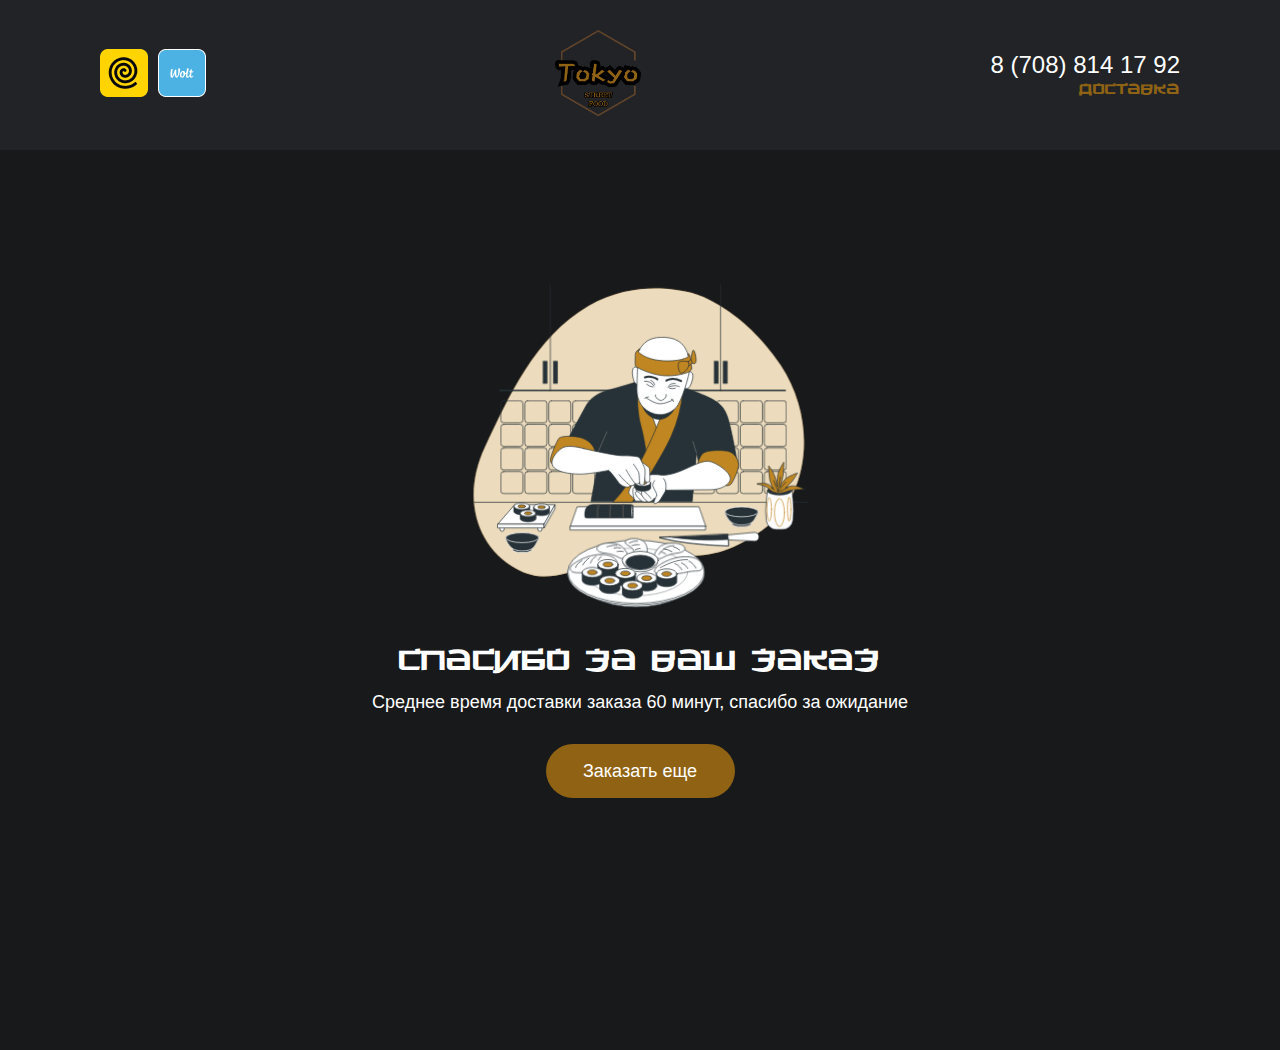
==== last.html @ 3abcd003 "first" ====
<!DOCTYPE html>
<html lang="en">
<head>
    <meta charset="UTF-8">
    <meta name="viewport" content="width=device-width, initial-scale=1.0">
    <link rel="stylesheet" href="./css/style.css">
    <title>Document</title>
</head>
<body>
    <header class="header">
        <div class="header-icons">
            <a href="https://eda.yandex.kz/"><img src="./icons/yandex.png" alt=""></a>
            <a href="https://wolt.com/ru/kaz"><img src="./icons/wolt.png" alt=""></a>
        </div>
        <a href="./index.html"><img class="logo" src="./imgs/logo.png" alt=""></a>
        <div class="header-info">
            <a href="tel:87088141792">8 (708) 814 17 92</a> 
            <p class="china-font">Доставка</p>
        </div>
    </header>
    <main class="main">
            <div class="last">
                <object type="image/svg+xml" data="./imgs/sushi-cook-animate.svg"></object>
                <p class="china-font order-title">Спасибо за ваш заказ</p>
                <p>Среднее время доставки заказа 60 минут, спасибо за ожидание</p>
            </div>
            <div class="accept accept-final">
                <div class="accept-first ">
                    <a href="./index.html" class="accept-btn" >Заказать еще</a>
                </div>
            </div>
    </main>
</body>
</html>
---- css/style.css ----
* {
  margin: 0;
  padding: 0; /* Safari/Chrome, other WebKit */ /* Firefox, other Gecko */
  box-sizing: border-box;
  font-family: "Montserrat", sans-serif;
  font-weight: 400;
  color: #FFFFFF;
}

html, body {
  height: 100%;
}

.main {
  background-color: #18191B;
  height: 100%;
}

@font-face {
  font-family: "ChinaStyle";
  src: url(../fonts/rusmadeinchina.ttf);
}
.china-font {
  font-family: "ChinaStyle", sans-serif;
}

.last p {
  text-align: center;
}
.last p:not(.china-font) {
  font-size: 18px;
  line-height: 23px;
  margin-top: 10px;
}

@media (min-width: 1024px) {
  .last {
    padding-top: 122px;
    margin: 0 auto;
    max-width: 700px;
    display: grid;
    justify-content: center;
  }
  .last object {
    margin: 0 auto;
    max-width: 345px;
    margin-bottom: 30px;
  }
}
@media (max-width: 500px) {
  .last {
    padding: 30px 15px 0;
  }
}
.test {
  position: relative;
}

.back, .back2 {
  position: absolute;
  top: 0;
  bottom: 0;
  background-color: rgba(24, 25, 27, 0.5764705882);
  z-index: 3;
}

.back {
  left: 0;
}

.back2 {
  right: 0px;
}

.header {
  display: flex;
  align-items: center;
  justify-content: space-between;
  background-color: #212326;
  padding: 30px 100px;
  box-shadow: 0px 0px 16px 0px rgba(255, 179, 46, 0.5019607843);
}
.header .logo {
  max-width: 86px;
  width: 100%;
  margin: 0;
}
.header-icons {
  display: flex;
  gap: 10px;
}
.header-info {
  display: grid;
  gap: 4px;
  font-size: 24px;
  line-height: 29.3px;
}
.header-info a {
  text-decoration: none;
}
.header-info p {
  line-height: 16.8px;
  color: #906314;
  text-align: right;
}

@media (max-width: 500px) {
  .header {
    padding: 15px;
  }
  .header .logo {
    max-width: 78px;
  }
  .header-icons {
    gap: 20px;
  }
  .header-icons img {
    max-width: 32px;
  }
  .header-info a {
    font-size: 14px;
    line-height: 17px;
  }
  .header-info p {
    font-size: 16px;
    line-height: 12px;
  }
}
.menu {
  background-color: #18191B;
  padding: 60px 0;
}
.menu-top {
  display: flex;
  justify-content: space-between;
  max-width: 1360px;
  padding: 0 30px;
  margin: 0 auto;
}
.menu-top .china-font {
  font-size: 48px;
  line-height: 33.6px;
}
.menu-top > div {
  display: none;
}
.menu-top button {
  background-color: #906314;
  border-radius: 50%;
  color: white;
  border: none;
  outline: none;
  width: 32px;
  height: 32px;
  display: flex;
  align-items: center;
  justify-content: center;
}
.menu-top button:last-child {
  rotate: 180deg;
}
.menu-card {
  min-height: 420px;
  max-width: 300px;
  width: 100%;
  padding: 15px;
  border: 1px solid #858585;
  border-radius: 24px;
  position: relative;
  background-color: #212326;
}
.menu-weight {
  font-size: 12px;
  line-height: 15px;
  font-weight: 700;
  padding: 8px 16px;
  background-color: #C08621;
  color: white;
  border-radius: 123px;
  position: absolute;
  top: 15px;
  right: 15px;
}
.menu-info {
  display: grid;
  gap: 15px;
}
.menu-info p {
  font-size: 14px;
  line-height: 17px;
  color: #858585;
  text-align: center;
}
.menu-info p.china-font {
  color: #FFFFFF;
  font-size: 32px;
  line-height: 22px;
}
.menu-info p:nth-child(2) {
  min-height: 51px;
}
.menu-info p.china-font:first-child {
  font-size: 42px;
  line-height: 29.3px;
  min-height: 58px;
  margin-top: 10px;
}
.menu-btns {
  display: flex;
  gap: 10px;
  justify-content: center;
}
.menu-btns .menu-plus:hover {
  background-color: #C08621;
  box-shadow: 0px 0px 16px 0px rgba(255, 179, 46, 0.5019607843);
}
.menu-btns .menu-minus:hover {
  box-shadow: 0px 0px 16px 0px #858585;
}
.menu-btns button {
  width: 32px;
  height: 32px;
  border-radius: 50%;
  border: none;
  outline: none;
  background-color: #906314;
  display: grid;
  place-items: center;
  cursor: pointer;
}
.menu-btns button:first-child {
  background-color: #858585;
}
.menu-btns button img {
  max-width: 12px;
}
.menu-btns input {
  max-width: 39px;
  font-size: 32px;
  line-height: 22px;
  text-align: center;
  outline: none;
  background-color: transparent;
  border: none;
}

.menu-item {
  position: relative;
}

.backdrop, .backdrop-second {
  position: absolute;
  top: 0;
  bottom: 0;
  width: 300px;
  z-index: 3;
  background-color: rgba(24, 25, 27, 0.5882352941);
}

.backdrop {
  left: 0;
}

.backdrop-second {
  right: 0;
}

.owl-carousel .owl-nav .owl-prev,
.owl-carousel .owl-nav .owl-next {
  position: absolute;
  top: -92px;
  width: 32px;
  height: 32px;
  border-radius: 50%;
  border: none;
  outline: none;
  display: grid;
  place-items: center;
  cursor: pointer;
}
.owl-carousel .owl-nav .owl-prev:hover,
.owl-carousel .owl-nav .owl-next:hover {
  background-color: #C08621;
  box-shadow: 0px 0px 16px 0px rgba(255, 179, 46, 0.5019607843);
}
.owl-carousel .owl-nav .owl-prev span,
.owl-carousel .owl-nav .owl-next span {
  display: none;
}

.owl-carousel .owl-nav .owl-prev {
  right: 40px;
  background: #906314 url("/icons/left-icon.png") center no-repeat !important;
}

.owl-carousel .owl-nav .owl-next {
  right: 0px;
  rotate: 180deg;
  background: #906314 url("/icons/left-icon.png") center no-repeat !important;
  rotate: 180deg;
}

@media (min-width: 1024px) {
  .menu-item:not(:first-child) {
    margin-top: 60px;
  }
  .info-container {
    display: grid;
    gap: 30px;
    max-width: 1360px;
    margin: 0 auto;
    grid-template-columns: 1fr 1fr;
  }
  .info-container .order, .info-container .delivery {
    background-color: #212326;
    border: 1px solid #858585;
    border-radius: 24px;
    padding: 60px;
  }
  .info-container .order-item p {
    background-color: #212326;
  }
  .info-container .order-total {
    position: static;
    margin-top: 30px;
  }
  .info-container .order-total p, .info-container .order-total input {
    text-align: end;
  }
  .menu-slider {
    margin-top: 60px;
  }
  .owl-nav {
    position: absolute;
    top: 0;
    right: 305px;
    width: 72px;
    height: 32px;
  }
}
@media (max-width: 500px) {
  .menu {
    height: 80%;
    padding: 30px 15px;
  }
  .menu-slider {
    margin-top: 10px;
  }
  .menu-item:not(:first-child) {
    margin-top: 60px;
  }
  .info-container {
    height: 100%;
  }
  .owl-stage {
    padding-left: 0px !important;
  }
}
.menu-cardholder {
  max-width: 300px;
}

.order {
  display: none;
  position: relative;
  height: 100%;
}
.order-title {
  font-size: 48px;
  line-height: 33.6px;
  color: #FFFFFF;
}
.order-info {
  margin-top: 30px;
  display: grid;
  gap: 20px;
}
.order-subtitle {
  font-size: 32px;
  line-height: 22.4px;
  color: #858585;
  margin-bottom: 10px;
}
.order-item {
  display: flex;
  background-image: linear-gradient(to right, #a3a3a3 10%, rgba(255, 255, 255, 0) 0%);
  background-position: 0 14px;
  background-size: 10px 1px;
  background-repeat: repeat-x;
  justify-content: space-between;
  font-size: 18px;
  line-height: 22px;
}
.order-item p {
  background-color: #18191B;
}
.order-item:not(:first-child) {
  margin-top: 10px;
}
.order-total {
  position: absolute;
  bottom: 53px;
  right: 0;
  margin-left: auto;
  max-width: 160px;
}
.order-total p {
  font-size: 16px;
  line-height: 20px;
  color: #858585;
}
.order-total input {
  border: none;
  background-color: transparent;
  outline: none;
  font-size: 32px;
  line-height: 39px;
  font-weight: 700;
  max-width: 100%;
}

.accept {
  display: none;
}

.accept-btn {
  text-decoration: none;
  cursor: pointer;
}
.accept-btn:hover {
  background-color: #C08621;
  box-shadow: 0px 0px 16px 0px rgba(255, 179, 46, 0.5019607843);
}

.accept-first, .accept-second, .accept-third {
  display: none;
}

.accept-first {
  justify-content: center;
  align-items: center;
}
.accept-first > div {
  display: flex;
  gap: 10px;
}
.accept-first p {
  font-size: 18px;
  line-height: 22px;
}
.accept-first input {
  font-size: 18px;
  line-height: 22px;
  font-weight: 700;
  color: #906314;
  max-width: 80px;
  background-color: transparent;
  border: none;
}

@media (min-width: 1024px) {
  .main.base > .accept {
    position: absolute;
    bottom: 111px;
    width: 100%;
    max-width: 315px;
    padding: 0;
  }
  .main.base .accept-btn {
    max-width: 315px;
    width: 100%;
  }
  .accept {
    left: 50%;
    transform: translateX(-50%);
    margin-top: 30px;
    padding: 15px 30px;
    border-top-left-radius: 32px;
    border-top-right-radius: 32px;
    position: fixed;
    background-color: #212326;
    width: 100%;
    max-width: 560px;
    bottom: 0;
    z-index: 3;
  }
  .accept-btn {
    max-width: 190px;
    width: 100%;
    border-radius: 123px;
    text-align: center;
    padding: 16px;
    font-size: 18px;
    line-height: 22px;
    border: none;
    outline: none;
    background-color: #906314;
  }
  .accept-first {
    display: inline-flex;
    width: 100%;
    justify-content: left;
  }
  .accept-first .accept-btn {
    margin-left: auto;
  }
  .accept-next {
    display: none;
  }
  .accept-deskver {
    display: flex;
    align-items: center;
    justify-content: end;
    margin: 30px auto 0;
    max-width: 1360px;
    width: 100%;
    position: static;
    transform: translateX(0);
    background-color: transparent;
  }
  .accept-deskver .accept-second {
    display: flex;
    gap: 15px;
    max-width: 265px;
    width: 100%;
  }
  .accept-deskver .accept-second .accept-back {
    border: 1px solid #906314;
    background-color: transparent;
  }
  .accept-deskver .accept-second button {
    padding: 16px 32px;
  }
  .accept-deskver .accept-second button:hover {
    background-color: #C08621;
    box-shadow: 0px 0px 16px 0px rgba(255, 179, 46, 0.5019607843);
  }
  .accept-second .accept-btn {
    max-width: 125px;
  }
  .accept-lastlink {
    width: 125px;
  }
  .accept-final {
    display: flex;
    position: static;
    transform: translateX(0);
    margin: 0 auto;
    justify-content: center;
    background-color: transparent;
    padding: 0;
    margin-top: 30px;
  }
  .accept-final .accept-first {
    max-width: 189px;
    width: 100%;
  }
}
@media (max-width: 500px) {
  .accept {
    margin-top: auto;
    padding: 15px 30px;
    border-top-left-radius: 32px;
    border-top-right-radius: 32px;
    background-color: #212326;
    position: fixed;
    width: 100%;
    left: 0;
    right: 0;
    bottom: 0;
    z-index: 3;
  }
  .accept-btn {
    max-width: 315px;
    width: 100%;
    border-radius: 123px;
    text-align: center;
    padding: 16px;
    font-size: 18px;
    line-height: 22px;
    border: none;
    outline: none;
    background-color: #906314;
  }
  .accept-first {
    justify-content: center;
    align-items: center;
  }
  .accept-first > div {
    display: flex;
    gap: 10px;
    margin-bottom: 15px;
  }
  .accept-first p {
    font-size: 18px;
    line-height: 22px;
  }
  .accept-first input {
    font-size: 18px;
    line-height: 22px;
    font-weight: 700;
    color: #906314;
    max-width: 80px;
    background-color: transparent;
    border: none;
  }
  .accept-lastlink {
    display: none;
  }
  .accept-second, .accept-third {
    gap: 20px;
  }
  .accept-back, .accept-tback {
    background-color: transparent;
    border: 1px solid #906314;
  }
  .accept-final {
    display: flex;
  }
  .accept-final .accept-first {
    display: flex;
    width: 100%;
  }
}
.delivery {
  display: none;
}
.delivery > p {
  margin-bottom: 30px;
}
.delivery-form {
  display: grid;
  gap: 15px;
}
.delivery-form div {
  display: grid;
}
.delivery-form label {
  font-size: 14px;
  line-height: 17px;
  color: #858585;
  margin-left: 15px;
  margin-bottom: 4px;
}
.delivery-form input, .delivery-form textarea {
  border: 1px solid #858585;
  padding: 13px 16px;
  color: #858585;
  border-radius: 8px;
  background-color: transparent;
  font-size: 18px;
  line-height: 22px;
}
.delivery-form textarea {
  height: 120px;
  resize: none;
}

.base {
  display: flex;
  justify-content: center;
  align-items: center;
  flex-direction: column;
  height: 100%;
}
.base .container > div:first-child {
  display: grid;
  place-items: center;
}
.base .china-font {
  text-align: center;
  font-size: 48px;
  line-height: 33.6px;
}
.base > p:not(.china-font) {
  font-size: 18px;
  line-height: 22px;
  margin-top: 10px;
}

.logo {
  max-width: 315px;
  width: 100%;
  -o-object-fit: cover;
     object-fit: cover;
  margin-bottom: 30px;
}

.tables {
  position: relative;
  max-width: 315px;
  width: 100%;
  margin-top: 20px;
}
.tables-picked {
  rotate: 0deg;
  text-align: left;
  display: flex;
  justify-content: space-between;
  align-items: center;
  transition: all ease-in-out 0.2s;
}
.tables-picked > p {
  color: #858585;
}
.tables-picked:hover {
  transition: all ease-in-out 0.2s;
  outline-width: 2px;
}
.tables-hidden {
  display: none;
  padding: 16px 24px;
  background-color: #906314;
  border-radius: 27px;
  gap: 16px;
  position: absolute;
  top: -254px;
  left: 0;
  right: 0;
  z-index: 2;
}
.tables-item {
  background-color: transparent;
  font-size: 18px;
  line-height: 22px;
  border: none;
  cursor: pointer;
}

.with-myself, .tables-picked {
  border: none;
  outline: 1px solid #906314;
  padding: 16px 23px;
  font-size: 18px;
  line-height: 22px;
  color: #858585;
  width: 100%;
  background-color: transparent;
  border-radius: 123px;
  cursor: pointer;
  text-decoration: none;
}

.with-myself {
  margin-top: 10px;
  max-width: 315px;
  width: 100%;
  text-align: center;
  color: #FFFFFF;
}
.with-myself:hover {
  outline-width: 2px;
}

.active-pick {
  outline-width: 2px;
  transition: all ease-in-out 1s;
}

.tables-picked.active-pick img {
  rotate: 180deg;
  transition: all ease-in-out 0.5s;
}

@media (min-width: 1024px) {
  .main.base .accept {
    background-color: transparent;
    border-radius: 32px;
  }
}
@media (max-width: 500px) {
  body {
    background-color: #18191B;
  }
  .base {
    display: grid;
    place-items: center;
    height: 100%;
    padding: 60px 0;
    padding-bottom: 100px;
    position: relative;
  }
  .base-info > p:not(.china-font) {
    margin-top: 10px;
  }
  .container {
    width: 100%;
  }
}/*# sourceMappingURL=style.css.map */
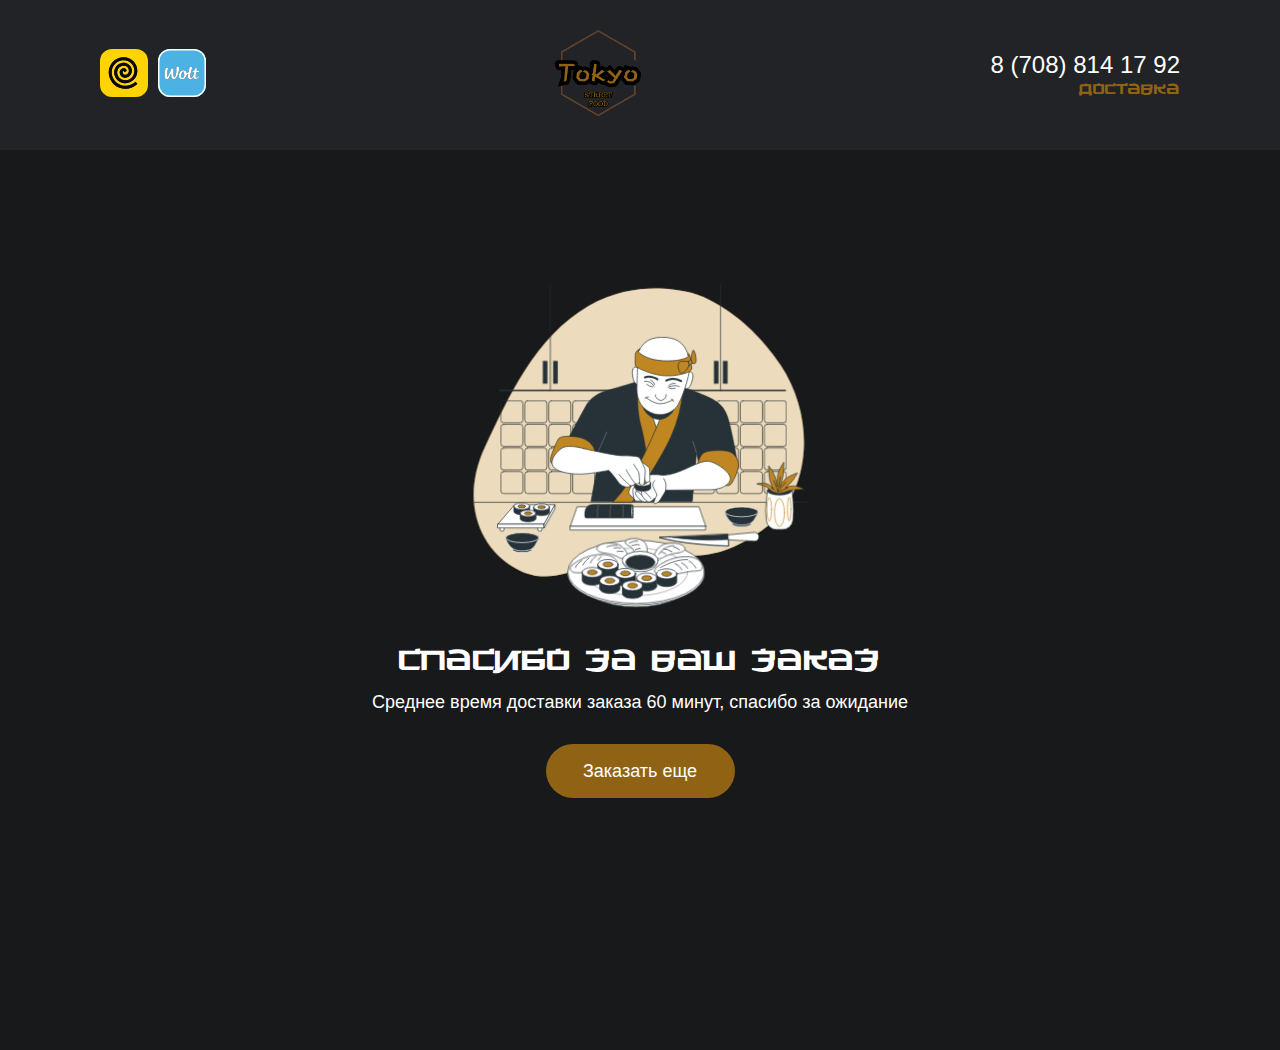
==== commit 69771e9f: "5" ====
--- a/last.html
+++ b/last.html
@@ -9,8 +9,8 @@
 <body>
     <header class="header">
         <div class="header-icons">
-            <a href="https://eda.yandex.kz/"><img src="./icons/yandex.png" alt=""></a>
-            <a href="https://wolt.com/ru/kaz"><img src="./icons/wolt.png" alt=""></a>
+            <a  class="header-link" href="https://eda.yandex.kz/"><img src="./icons/yandex.svg" alt=""></a>
+            <a class="header-link" href="https://wolt.com/ru/kaz"><img src="./icons/wolt.svg" alt=""></a>
         </div>
         <a href="./index.html"><img class="logo" src="./imgs/logo.png" alt=""></a>
         <div class="header-info">
--- a/css/style.css
+++ b/css/style.css
@@ -9,6 +9,7 @@
 
 html, body {
   height: 100%;
+  background-color: #18191B;
 }
 
 .main {
@@ -60,16 +61,25 @@
   position: absolute;
   top: 0;
   bottom: 0;
-  background-color: rgba(24, 25, 27, 0.5764705882);
   z-index: 3;
 }
 
 .back {
   left: 0;
+  background: linear-gradient(90deg, #18191B 0%, rgba(24, 25, 27, 0) 100%);
 }
 
 .back2 {
   right: 0px;
+  background: linear-gradient(270deg, #18191B 0%, rgba(24, 25, 27, 0) 100%);
+}
+
+input:hover {
+  border-color: #C08621;
+}
+input:active {
+  background-color: #212326;
+  border-color: #C08621;
 }
 
 .header {
@@ -85,6 +95,10 @@
   width: 100%;
   margin: 0;
 }
+.header-link img {
+  min-width: 32px;
+  max-width: 48px;
+}
 .header-icons {
   display: flex;
   gap: 10px;
@@ -142,7 +156,8 @@
   line-height: 33.6px;
 }
 .menu-top > div {
-  display: none;
+  display: flex;
+  gap: 8px;
 }
 .menu-top button {
   background-color: #906314;
@@ -155,6 +170,12 @@
   display: flex;
   align-items: center;
   justify-content: center;
+  cursor: pointer;
+  transition: all ease-in-out 0.5s;
+}
+.menu-top button:hover {
+  background-color: #C08621;
+  box-shadow: 0px 0px 16px 0px rgba(255, 179, 46, 0.5019607843);
 }
 .menu-top button:last-child {
   rotate: 180deg;
@@ -200,6 +221,9 @@
   min-height: 51px;
 }
 .menu-info p.china-font:first-child {
+  display: inline-flex;
+  justify-content: center;
+  align-items: center;
   font-size: 42px;
   line-height: 29.3px;
   min-height: 58px;
@@ -218,6 +242,7 @@
   box-shadow: 0px 0px 16px 0px #858585;
 }
 .menu-btns button {
+  transition: all ease-in-out 0.5s;
   width: 32px;
   height: 32px;
   border-radius: 50%;
@@ -265,29 +290,6 @@
   right: 0;
 }
 
-.owl-carousel .owl-nav .owl-prev,
-.owl-carousel .owl-nav .owl-next {
-  position: absolute;
-  top: -92px;
-  width: 32px;
-  height: 32px;
-  border-radius: 50%;
-  border: none;
-  outline: none;
-  display: grid;
-  place-items: center;
-  cursor: pointer;
-}
-.owl-carousel .owl-nav .owl-prev:hover,
-.owl-carousel .owl-nav .owl-next:hover {
-  background-color: #C08621;
-  box-shadow: 0px 0px 16px 0px rgba(255, 179, 46, 0.5019607843);
-}
-.owl-carousel .owl-nav .owl-prev span,
-.owl-carousel .owl-nav .owl-next span {
-  display: none;
-}
-
 .owl-carousel .owl-nav .owl-prev {
   right: 40px;
   background: #906314 url("/icons/left-icon.png") center no-repeat !important;
@@ -298,6 +300,35 @@
   rotate: 180deg;
   background: #906314 url("/icons/left-icon.png") center no-repeat !important;
   rotate: 180deg;
+}
+
+.owl-stage {
+  padding: 20px 0;
+}
+
+.light {
+  background-color: #FFB32E;
+  filter: blur(5px);
+  position: absolute;
+  left: -3px;
+  right: -3px;
+  top: 380px;
+  bottom: -3px;
+  border-radius: 24px;
+  transition: all ease-in-out 0.5s;
+}
+
+.menu-cardholder:hover .light {
+  top: -3px;
+  bottom: -3px;
+}
+
+.menu-cardholder:hover .menu-card {
+  border-color: #906314;
+}
+
+.menu-card {
+  transition: all ease-in-out 0.5s;
 }
 
 @media (min-width: 1024px) {
@@ -328,7 +359,7 @@
     text-align: end;
   }
   .menu-slider {
-    margin-top: 60px;
+    margin-top: 30px;
   }
   .owl-nav {
     position: absolute;
@@ -341,19 +372,29 @@
 @media (max-width: 500px) {
   .menu {
     height: 80%;
-    padding: 30px 15px;
+    padding: 30px 0px;
   }
   .menu-slider {
     margin-top: 10px;
   }
+  .menu-top {
+    padding: 0 15px;
+  }
+  .menu-top > div {
+    display: none;
+  }
   .menu-item:not(:first-child) {
     margin-top: 60px;
   }
   .info-container {
     height: 100%;
+    display: none;
+  }
+  .menu-slider {
+    max-height: 460px;
   }
   .owl-stage {
-    padding-left: 0px !important;
+    padding-left: 15px;
   }
 }
 .menu-cardholder {
@@ -393,6 +434,12 @@
 }
 .order-item p {
   background-color: #18191B;
+}
+.order-item p:first-child {
+  padding-right: 8px;
+}
+.order-item p:nth-child(2) {
+  padding-left: 8px;
 }
 .order-item:not(:first-child) {
   margin-top: 10px;
@@ -425,6 +472,7 @@
 
 .accept-btn {
   text-decoration: none;
+  transition: all 0.5s ease-in-out;
   cursor: pointer;
 }
 .accept-btn:hover {
@@ -650,6 +698,14 @@
   background-color: transparent;
   font-size: 18px;
   line-height: 22px;
+  outline: none;
+}
+.delivery-form input:hover, .delivery-form textarea:hover {
+  border-color: #C08621;
+}
+.delivery-form input:focus, .delivery-form textarea:focus {
+  background-color: #212326;
+  border-color: #C08621;
 }
 .delivery-form textarea {
   height: 120px;
@@ -780,6 +836,9 @@
     padding-bottom: 100px;
     position: relative;
   }
+  .main.base {
+    height: auto;
+  }
   .base-info > p:not(.china-font) {
     margin-top: 10px;
   }
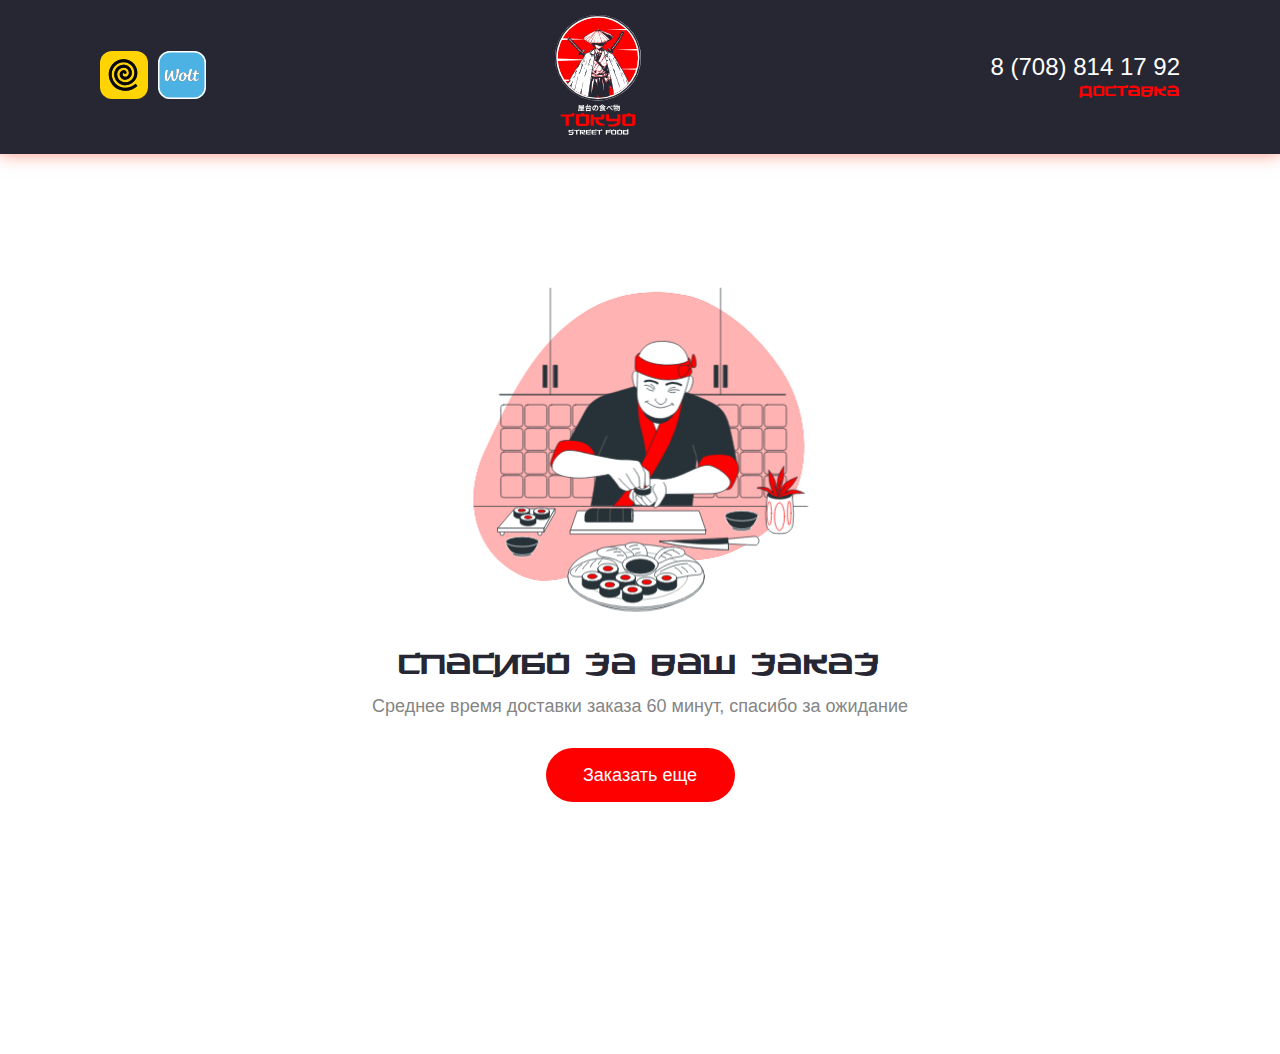
==== commit 1b6c7826: "15" ====
--- a/last.html
+++ b/last.html
@@ -12,13 +12,13 @@
             <a  class="header-link" href="https://eda.yandex.kz/"><img src="./icons/yandex.svg" alt=""></a>
             <a class="header-link" href="https://wolt.com/ru/kaz"><img src="./icons/wolt.svg" alt=""></a>
         </div>
-        <a href="./index.html"><img class="logo" src="./imgs/logo.png" alt=""></a>
+        <a href="./index.html"><img class="logo" src="./imgs/logo-header.svg" alt=""></a>
         <div class="header-info">
             <a href="tel:87088141792">8 (708) 814 17 92</a> 
             <p class="china-font">Доставка</p>
         </div>
     </header>
-    <main class="main">
+    <main class=" main-back">
             <div class="last">
                 <object type="image/svg+xml" data="./imgs/sushi-cook-animate.svg"></object>
                 <p class="china-font order-title">Спасибо за ваш заказ</p>
--- a/css/style.css
+++ b/css/style.css
@@ -9,12 +9,29 @@
 
 html, body {
   height: 100%;
-  background-color: #18191B;
 }
 
 .main {
   background-color: #18191B;
   height: 100%;
+}
+
+.main-back {
+  height: 100%;
+}
+
+@media (max-width: 500px) {
+  .main-back {
+    padding-bottom: 130px;
+    height: auto;
+  }
+}
+.main-back p:not(.china-font) {
+  color: #858585;
+}
+
+.main-back p.china-font {
+  color: #272733;
 }
 
 @font-face {
@@ -53,42 +70,21 @@
     padding: 30px 15px 0;
   }
 }
-.test {
-  position: relative;
-}
-
-.back, .back2 {
-  position: absolute;
-  top: 0;
-  bottom: 0;
-  z-index: 3;
-}
-
-.back {
-  left: 0;
-  background: linear-gradient(90deg, #18191B 0%, rgba(24, 25, 27, 0) 100%);
-}
-
-.back2 {
-  right: 0px;
-  background: linear-gradient(270deg, #18191B 0%, rgba(24, 25, 27, 0) 100%);
-}
-
 input:hover {
-  border-color: #C08621;
+  border-color: #FE2E00;
 }
 input:active {
-  background-color: #212326;
-  border-color: #C08621;
+  background-color: #272733;
+  border-color: #FE2E00;
 }
 
 .header {
   display: flex;
   align-items: center;
   justify-content: space-between;
-  background-color: #212326;
-  padding: 30px 100px;
-  box-shadow: 0px 0px 16px 0px rgba(255, 179, 46, 0.5019607843);
+  background-color: #272733;
+  padding: 15px 100px;
+  box-shadow: 0px 0px 16px 0px rgba(254, 46, 0, 0.5019607843);
 }
 .header .logo {
   max-width: 86px;
@@ -114,7 +110,7 @@
 }
 .header-info p {
   line-height: 16.8px;
-  color: #906314;
+  color: #FE0000;
   text-align: right;
 }
 
@@ -160,7 +156,7 @@
   gap: 8px;
 }
 .menu-top button {
-  background-color: #906314;
+  background-color: #FE0000;
   border-radius: 50%;
   color: white;
   border: none;
@@ -174,8 +170,8 @@
   transition: all ease-in-out 0.5s;
 }
 .menu-top button:hover {
-  background-color: #C08621;
-  box-shadow: 0px 0px 16px 0px rgba(255, 179, 46, 0.5019607843);
+  background-color: #FE2E00;
+  box-shadow: 0px 0px 16px 0px rgba(254, 46, 0, 0.5019607843);
 }
 .menu-top button:last-child {
   rotate: 180deg;
@@ -188,14 +184,14 @@
   border: 1px solid #858585;
   border-radius: 24px;
   position: relative;
-  background-color: #212326;
+  background-color: white;
 }
 .menu-weight {
   font-size: 12px;
   line-height: 15px;
   font-weight: 700;
   padding: 8px 16px;
-  background-color: #C08621;
+  background-color: #FE2E00;
   color: white;
   border-radius: 123px;
   position: absolute;
@@ -205,6 +201,9 @@
 .menu-info {
   display: grid;
   gap: 15px;
+}
+.menu-info span {
+  font-size: 15px;
 }
 .menu-info p {
   font-size: 14px;
@@ -235,8 +234,8 @@
   justify-content: center;
 }
 .menu-btns .menu-plus:hover {
-  background-color: #C08621;
-  box-shadow: 0px 0px 16px 0px rgba(255, 179, 46, 0.5019607843);
+  background-color: #FE2E00;
+  box-shadow: 0px 0px 16px 0px rgba(254, 46, 0, 0.5019607843);
 }
 .menu-btns .menu-minus:hover {
   box-shadow: 0px 0px 16px 0px #858585;
@@ -248,7 +247,7 @@
   border-radius: 50%;
   border: none;
   outline: none;
-  background-color: #906314;
+  background-color: #FE0000;
   display: grid;
   place-items: center;
   cursor: pointer;
@@ -267,6 +266,7 @@
   outline: none;
   background-color: transparent;
   border: none;
+  color: #272733;
 }
 
 .menu-item {
@@ -290,24 +290,8 @@
   right: 0;
 }
 
-.owl-carousel .owl-nav .owl-prev {
-  right: 40px;
-  background: #906314 url("/icons/left-icon.png") center no-repeat !important;
-}
-
-.owl-carousel .owl-nav .owl-next {
-  right: 0px;
-  rotate: 180deg;
-  background: #906314 url("/icons/left-icon.png") center no-repeat !important;
-  rotate: 180deg;
-}
-
-.owl-stage {
-  padding: 20px 0;
-}
-
 .light {
-  background-color: #FFB32E;
+  background-color: #FE0000;
   filter: blur(5px);
   position: absolute;
   left: -3px;
@@ -324,11 +308,23 @@
 }
 
 .menu-cardholder:hover .menu-card {
-  border-color: #906314;
+  border-color: #FE0000;
 }
 
 .menu-card {
   transition: all ease-in-out 0.5s;
+}
+
+.info-container .order-item p, .info-container .order-total input {
+  color: #272733;
+}
+
+.info-container .order-item p {
+  background-color: white;
+}
+
+.order-title.china-font {
+  color: #272733;
 }
 
 @media (min-width: 1024px) {
@@ -341,15 +337,13 @@
     max-width: 1360px;
     margin: 0 auto;
     grid-template-columns: 1fr 1fr;
+    margin-top: 60px;
   }
   .info-container .order, .info-container .delivery {
-    background-color: #212326;
+    background-color: white;
     border: 1px solid #858585;
     border-radius: 24px;
     padding: 60px;
-  }
-  .info-container .order-item p {
-    background-color: #212326;
   }
   .info-container .order-total {
     position: static;
@@ -372,10 +366,10 @@
 @media (max-width: 500px) {
   .menu {
     height: 80%;
+    padding: 0;
+  }
+  .menu-container {
     padding: 30px 0px;
-  }
-  .menu-slider {
-    margin-top: 10px;
   }
   .menu-top {
     padding: 0 15px;
@@ -384,7 +378,7 @@
     display: none;
   }
   .menu-item:not(:first-child) {
-    margin-top: 60px;
+    margin-top: 40px;
   }
   .info-container {
     height: 100%;
@@ -396,9 +390,117 @@
   .owl-stage {
     padding-left: 15px;
   }
+  .owl-stage-outer {
+    max-height: 460px;
+  }
+  .menu-container, .order, .delivery {
+    padding-bottom: 140px;
+  }
+}
+.test {
+  position: relative;
+}
+
+@media (min-width: 1024px) {
+  .test:not(:first-child) {
+    margin-top: 60px;
+  }
+  .slider-main {
+    background: url(../imgs/background.svg) center;
+    padding-top: 60px;
+  }
+}
+@media (max-width: 500px) {
+  .test:not(:first-child) {
+    margin-top: 60px;
+  }
+  .slider-container {
+    padding: 15px 0 120px;
+  }
+}
+.back, .back2 {
+  position: absolute;
+  top: 0;
+  bottom: 0;
+  z-index: 3;
+}
+
+.back {
+  left: 0;
+  background: linear-gradient(90deg, #F5F4FA 0%, rgba(245, 244, 250, 0) 100%);
+}
+
+.back2 {
+  right: 0px;
+  background: linear-gradient(270deg, #F5F4FA 0%, rgba(245, 244, 250, 0) 100%);
+}
+
+.menu-card img {
+  width: 100%;
+}
+
+@media (min-width: 1024px) {
+  .menu-cardholder {
+    padding: 15px 0;
+    max-width: 300px;
+  }
+  .light {
+    bottom: 12px;
+  }
+  .menu-cardholder:hover .light {
+    top: 12px;
+    bottom: 12px;
+  }
+}
+@media (max-width: 500px) {
+  .menu-cardholder {
+    padding: 15px 0 15px 15px;
+    max-width: 315px;
+  }
+  .light {
+    left: 12px;
+    right: -18px;
+  }
+  /* .menu-card{width: 300px;} */
+  .light {
+    margin-left: 15px;
+    background-color: #FE0000;
+    filter: blur(5px);
+    position: absolute;
+    left: -3px;
+    right: -4px;
+    top: 380px;
+    bottom: 12px;
+    border-radius: 24px;
+    transition: all ease-in-out 0.5s;
+  }
+  .menu-cardholder:hover .light {
+    top: 12px;
+    bottom: 12px;
+  }
 }
 .menu-cardholder {
-  max-width: 300px;
+  position: relative;
+}
+
+.slider-container p.china-font {
+  color: #272733;
+}
+
+.menu-top > div:has(p) {
+  display: grid;
+  gap: 10px;
+}
+.menu-top > div:has(p) > p:not(.china-font) {
+  color: #858585;
+  max-width: 645px;
+  font-size: 18px;
+  line-height: 21.6px;
+}
+@media (max-width: 500px) {
+  .menu-top > div:has(p) > p:not(.china-font) {
+    font-size: 14px;
+  }
 }
 
 .order {
@@ -445,18 +547,19 @@
   margin-top: 10px;
 }
 .order-total {
-  position: absolute;
   bottom: 53px;
   right: 0;
   margin-left: auto;
-  max-width: 160px;
+  max-width: 240px;
 }
 .order-total p {
   font-size: 16px;
   line-height: 20px;
   color: #858585;
+  text-align: right;
 }
 .order-total input {
+  text-align: right;
   border: none;
   background-color: transparent;
   outline: none;
@@ -466,6 +569,21 @@
   max-width: 100%;
 }
 
+@media (max-width: 500px) {
+  .order {
+    padding: 0 15px;
+    padding-top: 30px;
+    padding-bottom: 80px;
+    display: flex;
+    flex-direction: column;
+    justify-content: space-between;
+    gap: 20px;
+    overflow: scroll;
+  }
+  .order-total {
+    margin-bottom: 15px;
+  }
+}
 .accept {
   display: none;
 }
@@ -476,7 +594,7 @@
   cursor: pointer;
 }
 .accept-btn:hover {
-  background-color: #C08621;
+  background-color: #FE2E00;
   box-shadow: 0px 0px 16px 0px rgba(255, 179, 46, 0.5019607843);
 }
 
@@ -500,16 +618,20 @@
   font-size: 18px;
   line-height: 22px;
   font-weight: 700;
-  color: #906314;
+  color: #FE0000;
   max-width: 80px;
   background-color: transparent;
   border: none;
 }
 
 @media (min-width: 1024px) {
+  .main.base {
+    padding: 200px 0;
+    height: auto;
+  }
   .main.base > .accept {
     position: absolute;
-    bottom: 111px;
+    bottom: 64px;
     width: 100%;
     max-width: 315px;
     padding: 0;
@@ -526,7 +648,7 @@
     border-top-left-radius: 32px;
     border-top-right-radius: 32px;
     position: fixed;
-    background-color: #212326;
+    background-color: #272733;
     width: 100%;
     max-width: 560px;
     bottom: 0;
@@ -542,7 +664,7 @@
     line-height: 22px;
     border: none;
     outline: none;
-    background-color: #906314;
+    background-color: #FE0000;
   }
   .accept-first {
     display: inline-flex;
@@ -573,14 +695,15 @@
     width: 100%;
   }
   .accept-deskver .accept-second .accept-back {
-    border: 1px solid #906314;
+    border: 1px solid #FE0000;
     background-color: transparent;
+    color: #272733;
   }
   .accept-deskver .accept-second button {
     padding: 16px 32px;
   }
   .accept-deskver .accept-second button:hover {
-    background-color: #C08621;
+    background-color: #FE2E00;
     box-shadow: 0px 0px 16px 0px rgba(255, 179, 46, 0.5019607843);
   }
   .accept-second .accept-btn {
@@ -610,13 +733,14 @@
     padding: 15px 30px;
     border-top-left-radius: 32px;
     border-top-right-radius: 32px;
-    background-color: #212326;
+    background-color: #272733;
     position: fixed;
     width: 100%;
     left: 0;
     right: 0;
     bottom: 0;
     z-index: 3;
+    box-shadow: 0px 0px 16px 0px rgba(255, 179, 46, 0.5019607843);
   }
   .accept-btn {
     max-width: 315px;
@@ -628,7 +752,7 @@
     line-height: 22px;
     border: none;
     outline: none;
-    background-color: #906314;
+    background-color: #FE0000;
   }
   .accept-first {
     justify-content: center;
@@ -647,7 +771,7 @@
     font-size: 18px;
     line-height: 22px;
     font-weight: 700;
-    color: #906314;
+    color: #FE0000;
     max-width: 80px;
     background-color: transparent;
     border: none;
@@ -660,7 +784,7 @@
   }
   .accept-back, .accept-tback {
     background-color: transparent;
-    border: 1px solid #906314;
+    border: 1px solid #FE0000;
   }
   .accept-final {
     display: flex;
@@ -699,19 +823,27 @@
   font-size: 18px;
   line-height: 22px;
   outline: none;
+  background-color: #F5F4FA;
 }
 .delivery-form input:hover, .delivery-form textarea:hover {
-  border-color: #C08621;
+  border-color: #FE2E00;
 }
 .delivery-form input:focus, .delivery-form textarea:focus {
-  background-color: #212326;
-  border-color: #C08621;
+  background-color: white;
+  border-color: #FE2E00;
 }
 .delivery-form textarea {
   height: 120px;
   resize: none;
 }
 
+@media (max-width: 500px) {
+  .delivery {
+    padding: 0 15px;
+    padding-top: 30px;
+    padding-bottom: 140px;
+  }
+}
 .base {
   display: flex;
   justify-content: center;
@@ -723,10 +855,14 @@
   display: grid;
   place-items: center;
 }
+.base-info p:not(.china-font) {
+  color: #858585;
+}
 .base .china-font {
   text-align: center;
   font-size: 48px;
   line-height: 33.6px;
+  color: #272733;
 }
 .base > p:not(.china-font) {
   font-size: 18px;
@@ -757,7 +893,7 @@
   transition: all ease-in-out 0.2s;
 }
 .tables-picked > p {
-  color: #858585;
+  color: #272733;
 }
 .tables-picked:hover {
   transition: all ease-in-out 0.2s;
@@ -766,7 +902,7 @@
 .tables-hidden {
   display: none;
   padding: 16px 24px;
-  background-color: #906314;
+  background-color: #FE0000;
   border-radius: 27px;
   gap: 16px;
   position: absolute;
@@ -785,7 +921,7 @@
 
 .with-myself, .tables-picked {
   border: none;
-  outline: 1px solid #906314;
+  outline: 1px solid #FE0000;
   padding: 16px 23px;
   font-size: 18px;
   line-height: 22px;
@@ -802,7 +938,7 @@
   max-width: 315px;
   width: 100%;
   text-align: center;
-  color: #FFFFFF;
+  color: #272733;
 }
 .with-myself:hover {
   outline-width: 2px;
@@ -823,11 +959,14 @@
     background-color: transparent;
     border-radius: 32px;
   }
-}
-@media (max-width: 500px) {
-  body {
-    background-color: #18191B;
-  }
+  .main {
+    height: auto;
+  }
+  .main.base {
+    height: auto;
+  }
+}
+@media (max-width: 500px) {
   .base {
     display: grid;
     place-items: center;
@@ -838,6 +977,7 @@
   }
   .main.base {
     height: auto;
+    padding: 60px 0 116px 0;
   }
   .base-info > p:not(.china-font) {
     margin-top: 10px;
@@ -845,4 +985,7 @@
   .container {
     width: 100%;
   }
+}
+.main.base {
+  background: url("../imgs/background.svg") no-repeat center;
 }/*# sourceMappingURL=style.css.map */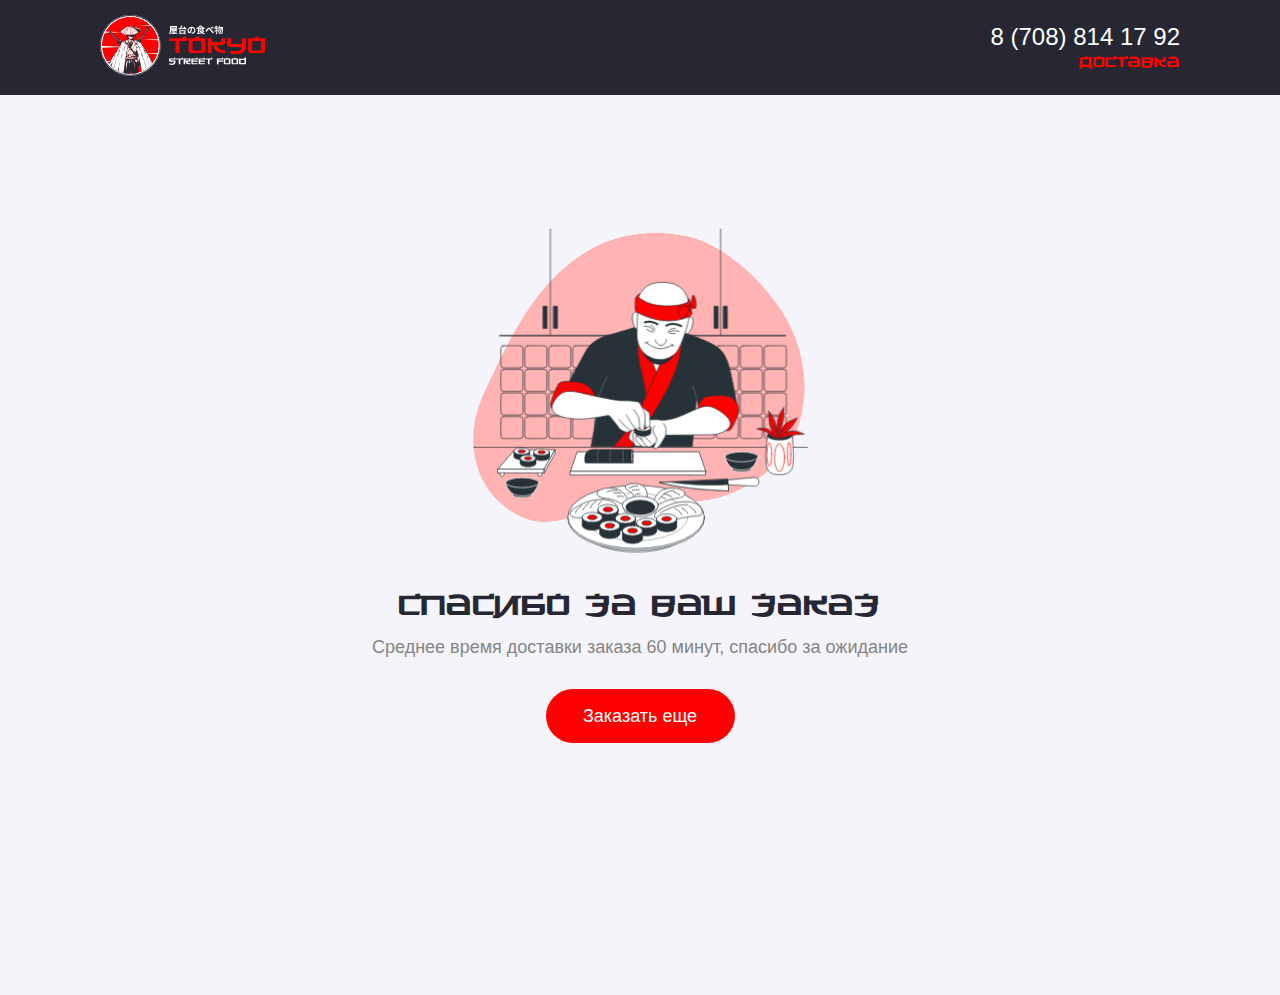
==== commit 36fd79b0: "27" ====
--- a/last.html
+++ b/last.html
@@ -8,11 +8,14 @@
 </head>
 <body>
     <header class="header">
-        <div class="header-icons">
+        <!-- <div class="header-icons">
             <a  class="header-link" href="https://eda.yandex.kz/"><img src="./icons/yandex.svg" alt=""></a>
             <a class="header-link" href="https://wolt.com/ru/kaz"><img src="./icons/wolt.svg" alt=""></a>
-        </div>
-        <a href="./index.html"><img class="logo" src="./imgs/logo-header.svg" alt=""></a>
+        </div> -->
+        <a href="./index.html">
+            <!-- <img class="logo" src="./imgs/logo-header.svg" alt=""> -->
+            <img class="logo-mob" src="./icons/logo-mob.svg" alt="">
+        </a>
         <div class="header-info">
             <a href="tel:87088141792">8 (708) 814 17 92</a> 
             <p class="china-font">Доставка</p>
--- a/css/style.css
+++ b/css/style.css
@@ -9,6 +9,7 @@
 
 html, body {
   height: 100%;
+  scroll-behavior: smooth;
 }
 
 .main {
@@ -16,14 +17,27 @@
   height: 100%;
 }
 
+@media (min-width: 1024px) {
+  .imgbackground {
+    background-image: url("../imgs/background.png");
+  }
+  .imgbackground {
+    height: 100%;
+  }
+}
 .main-back {
   height: 100%;
-}
-
-@media (max-width: 500px) {
+  background-color: #F5F4FA;
+}
+
+@media (max-width: 1023px) {
   .main-back {
     padding-bottom: 130px;
     height: auto;
+  }
+  .imgbackground {
+    background-image: url("../imgs/background-mob.png");
+    padding-bottom: 90px;
   }
 }
 .main-back p:not(.china-font) {
@@ -51,7 +65,7 @@
   margin-top: 10px;
 }
 
-@media (min-width: 1024px) {
+@media (min-width: 400px) {
   .last {
     padding-top: 122px;
     margin: 0 auto;
@@ -65,7 +79,7 @@
     margin-bottom: 30px;
   }
 }
-@media (max-width: 500px) {
+@media (max-width: 1023px) {
   .last {
     padding: 30px 15px 0;
   }
@@ -114,7 +128,7 @@
   text-align: right;
 }
 
-@media (max-width: 500px) {
+@media (max-width: 1023px) {
   .header {
     padding: 15px;
   }
@@ -204,6 +218,7 @@
 }
 .menu-info span {
   font-size: 15px;
+  color: #272733;
 }
 .menu-info p {
   font-size: 14px;
@@ -266,7 +281,8 @@
   outline: none;
   background-color: transparent;
   border: none;
-  color: #272733;
+  -webkit-text-fill-color: #272733;
+  opacity: 1;
 }
 
 .menu-item {
@@ -315,7 +331,7 @@
   transition: all ease-in-out 0.5s;
 }
 
-.info-container .order-item p, .info-container .order-total input {
+.info-container .order-total input {
   color: #272733;
 }
 
@@ -339,12 +355,6 @@
     grid-template-columns: 1fr 1fr;
     margin-top: 60px;
   }
-  .info-container .order, .info-container .delivery {
-    background-color: white;
-    border: 1px solid #858585;
-    border-radius: 24px;
-    padding: 60px;
-  }
   .info-container .order-total {
     position: static;
     margin-top: 30px;
@@ -363,7 +373,7 @@
     height: 32px;
   }
 }
-@media (max-width: 500px) {
+@media (max-width: 1023px) {
   .menu {
     height: 80%;
     padding: 0;
@@ -387,11 +397,8 @@
   .menu-slider {
     max-height: 460px;
   }
-  .owl-stage {
-    padding-left: 15px;
-  }
-  .owl-stage-outer {
-    max-height: 460px;
+  .info-container .order-total input {
+    -webkit-text-fill-color: #272733;
   }
   .menu-container, .order, .delivery {
     padding-bottom: 140px;
@@ -399,6 +406,10 @@
 }
 .test {
   position: relative;
+}
+
+.slider-main {
+  background: url(../imgs/background.png) center;
 }
 
 @media (min-width: 1024px) {
@@ -406,11 +417,10 @@
     margin-top: 60px;
   }
   .slider-main {
-    background: url(../imgs/background.svg) center;
     padding-top: 60px;
   }
 }
-@media (max-width: 500px) {
+@media (max-width: 1023px) {
   .test:not(:first-child) {
     margin-top: 60px;
   }
@@ -420,7 +430,7 @@
 }
 .back, .back2 {
   position: absolute;
-  top: 0;
+  top: 87px;
   bottom: 0;
   z-index: 3;
 }
@@ -451,8 +461,11 @@
     top: 12px;
     bottom: 12px;
   }
-}
-@media (max-width: 500px) {
+  .slider-main {
+    padding-bottom: 60px;
+  }
+}
+@media (max-width: 1023px) {
   .menu-cardholder {
     padding: 15px 0 15px 15px;
     max-width: 315px;
@@ -497,93 +510,49 @@
   font-size: 18px;
   line-height: 21.6px;
 }
-@media (max-width: 500px) {
+@media (max-width: 1023px) {
   .menu-top > div:has(p) > p:not(.china-font) {
     font-size: 14px;
   }
 }
 
-.order {
-  display: none;
-  position: relative;
-  height: 100%;
-}
-.order-title {
-  font-size: 48px;
-  line-height: 33.6px;
-  color: #FFFFFF;
-}
-.order-info {
-  margin-top: 30px;
-  display: grid;
-  gap: 20px;
-}
-.order-subtitle {
-  font-size: 32px;
-  line-height: 22.4px;
-  color: #858585;
-  margin-bottom: 10px;
-}
-.order-item {
-  display: flex;
-  background-image: linear-gradient(to right, #a3a3a3 10%, rgba(255, 255, 255, 0) 0%);
-  background-position: 0 14px;
-  background-size: 10px 1px;
-  background-repeat: repeat-x;
-  justify-content: space-between;
+.accept-firstprice, .accept-firstprice > span {
+  font-weight: 700;
+  color: #FE2E00;
   font-size: 18px;
   line-height: 22px;
 }
+
+.order-total-subtitle {
+  color: #858585;
+}
+
+.order-item span {
+  color: #272733;
+}
+
 .order-item p {
-  background-color: #18191B;
-}
-.order-item p:first-child {
-  padding-right: 8px;
-}
-.order-item p:nth-child(2) {
-  padding-left: 8px;
-}
-.order-item:not(:first-child) {
-  margin-top: 10px;
-}
-.order-total {
-  bottom: 53px;
-  right: 0;
-  margin-left: auto;
-  max-width: 240px;
-}
-.order-total p {
-  font-size: 16px;
-  line-height: 20px;
-  color: #858585;
-  text-align: right;
-}
-.order-total input {
-  text-align: right;
-  border: none;
-  background-color: transparent;
-  outline: none;
+  color: #272733;
+  font-weight: 500;
+}
+
+.order-total .order-totalprice {
+  display: flex;
+  align-items: center;
+  justify-content: end;
+  gap: 10px;
+}
+.order-total .order-totalprice span {
+  color: #272733;
+  font-size: 20px;
+}
+.order-total .order-totalprice p, .order-total .order-totalprice span {
   font-size: 32px;
   line-height: 39px;
+  color: #272733;
   font-weight: 700;
-  max-width: 100%;
-}
-
-@media (max-width: 500px) {
-  .order {
-    padding: 0 15px;
-    padding-top: 30px;
-    padding-bottom: 80px;
-    display: flex;
-    flex-direction: column;
-    justify-content: space-between;
-    gap: 20px;
-    overflow: scroll;
-  }
-  .order-total {
-    margin-bottom: 15px;
-  }
-}
+}
+
 .accept {
   display: none;
 }
@@ -618,7 +587,7 @@
   font-size: 18px;
   line-height: 22px;
   font-weight: 700;
-  color: #FE0000;
+  color: white;
   max-width: 80px;
   background-color: transparent;
   border: none;
@@ -727,7 +696,7 @@
     width: 100%;
   }
 }
-@media (max-width: 500px) {
+@media (max-width: 1023px) {
   .accept {
     margin-top: auto;
     padding: 15px 30px;
@@ -740,7 +709,7 @@
     right: 0;
     bottom: 0;
     z-index: 3;
-    box-shadow: 0px 0px 16px 0px rgba(255, 179, 46, 0.5019607843);
+    box-shadow: 0px 0px 16px 0px rgba(254, 46, 0, 0.5019607843);
   }
   .accept-btn {
     max-width: 315px;
@@ -771,7 +740,7 @@
     font-size: 18px;
     line-height: 22px;
     font-weight: 700;
-    color: #FE0000;
+    color: white;
     max-width: 80px;
     background-color: transparent;
     border: none;
@@ -837,13 +806,315 @@
   resize: none;
 }
 
-@media (max-width: 500px) {
+@media (max-width: 1023px) {
   .delivery {
     padding: 0 15px;
     padding-top: 30px;
     padding-bottom: 140px;
   }
 }
+.order {
+  position: relative;
+}
+.order-title {
+  font-size: 48px;
+  line-height: 33.6px;
+  color: #FFFFFF;
+}
+.order-info {
+  margin-top: 30px;
+  display: grid;
+  gap: 20px;
+}
+.order-subtitle {
+  font-size: 32px;
+  line-height: 22.4px;
+  color: #858585;
+  margin-bottom: 10px;
+}
+.order-item {
+  display: flex;
+  background-image: linear-gradient(to right, #a3a3a3 10%, rgba(255, 255, 255, 0) 0%);
+  background-position: 0 14px;
+  background-size: 10px 1px;
+  background-repeat: repeat-x;
+  justify-content: space-between;
+  font-size: 18px;
+  line-height: 22px;
+}
+.order-item p:first-child {
+  padding-right: 8px;
+}
+.order-item p:nth-child(2) {
+  padding-left: 8px;
+}
+.order-item:not(:first-child) {
+  margin-top: 10px;
+}
+.order-total {
+  bottom: 53px;
+  right: 0;
+  margin-left: auto;
+  max-width: 240px;
+}
+.order-total p {
+  font-size: 16px;
+  line-height: 20px;
+  color: #858585;
+  text-align: right;
+}
+.order-total input {
+  text-align: right;
+  border: none;
+  background-color: transparent;
+  outline: none;
+  font-size: 32px;
+  line-height: 39px;
+  font-weight: 700;
+  max-width: 100%;
+}
+
+@media (max-width: 1023px) {
+  .order {
+    padding: 0 15px;
+    padding-top: 30px;
+    padding-bottom: 80px;
+    display: flex;
+    flex-direction: column;
+    justify-content: space-between;
+    gap: 20px;
+    overflow: scroll;
+  }
+  .order-total {
+    margin-bottom: 15px;
+  }
+}
+.orderpage {
+  max-width: 645px;
+  grid-template-columns: 1fr;
+}
+
+.orderpage .order-total {
+  max-width: none;
+}
+
+.orderpage .order-total > div {
+  display: flex;
+  justify-content: end;
+  gap: 20px;
+}
+.orderpage .order-total > div > p {
+  text-align: center;
+  display: inline-flex;
+  align-items: center;
+}
+
+.order-item p:nth-child(2), .order-item span {
+  font-weight: 700;
+}
+
+.orderpage-btns {
+  margin-top: 30px;
+  display: flex;
+  gap: 15px;
+}
+.orderpage-btns button, .orderpage-btns a {
+  width: 100%;
+  max-width: none;
+}
+
+.orderpage-prevbtn {
+  border: 1px solid #FE0000;
+  background-color: white;
+  color: #272733;
+  padding: 16px 32px;
+}
+.orderpage-prevbtn:hover {
+  background-color: #FE0000;
+  color: white;
+}
+
+.orderpage-nextbtn {
+  background-color: #FE0000;
+  color: white;
+}
+
+.orderpage .order-total span {
+  line-height: normal;
+}
+
+.progressbar {
+  display: flex;
+  width: 100%;
+  gap: 8px;
+  margin-top: 8px;
+}
+.progressbar > div {
+  width: 100%;
+}
+.progressbar-line {
+  border-radius: 123px;
+  height: 4px;
+  width: 100%;
+  background-color: #DEDEDE;
+}
+.progressbar-line-red {
+  background-color: #FE0000;
+}
+.progressbar-text {
+  font-size: 12px;
+  line-height: 15px;
+  font-weight: 500;
+  color: #858585;
+  text-align: center;
+}
+.progressbar-text-active {
+  color: #272733;
+}
+
+.order, .delivery, .payment {
+  display: none;
+}
+
+.orderpage .delivery-form {
+  margin-top: 30px;
+}
+
+@media (min-width: 1024px) {
+  .orderpage.info-container {
+    padding-top: 60px;
+    margin-top: 0;
+  }
+  .orderpage-window {
+    background-color: white;
+    border: 1px solid #858585;
+    border-radius: 24px;
+    padding: 60px;
+  }
+  .orderpage-accept {
+    display: none;
+  }
+}
+@media (max-width: 1023px) {
+  .orderpage.info-container {
+    display: block;
+  }
+  .order .order-total {
+    margin-top: 30px;
+  }
+  .orderpage .order-total > div {
+    display: block;
+    text-align: end;
+  }
+  .orderpage-window .orderpage-btns {
+    display: none;
+  }
+  .orderpage-accept {
+    position: fixed;
+    bottom: 0;
+    background-color: #272733;
+    padding: 15px;
+    border-top-right-radius: 32px;
+    border-top-left-radius: 32px;
+    width: 100%;
+    left: 0;
+    right: 0;
+  }
+  .orderpage-accept .orderpage-btns {
+    margin-top: 0;
+  }
+  .payment {
+    padding: 30px 15px 90px;
+  }
+}
+.payment-info, .payment-btns {
+  display: flex;
+  flex-direction: column;
+}
+
+.payment-info {
+  margin-top: 30px;
+  gap: 30px;
+}
+
+.payment-btns {
+  gap: 20px;
+}
+
+.payment-card {
+  background-color: #272733;
+  border-radius: 123px;
+  padding: 16px;
+  font-size: 18px;
+  line-height: 22px;
+  display: flex;
+  align-items: center;
+  justify-content: center;
+  text-decoration: none;
+}
+.payment-card img {
+  margin-left: 10px;
+}
+
+.payment-kaspi {
+  background-color: #F14635;
+}
+
+.whatsapp {
+  padding: 12px;
+  background: #2DCB6C;
+  display: inline-flex;
+  justify-content: center;
+  align-items: center;
+  border-radius: 123px;
+  position: fixed;
+  z-index: 5;
+}
+.whatsapp img {
+  max-width: 32px;
+  -o-object-fit: cover;
+     object-fit: cover;
+}
+
+.pulse {
+  animation: pulse-animation 2s infinite;
+}
+
+@keyframes pulse-animation {
+  0% {
+    box-shadow: 0 0 0 0px rgba(0, 0, 0, 0.2);
+  }
+  100% {
+    box-shadow: 0 0 0 20px rgba(0, 0, 0, 0);
+  }
+}
+@media (min-width: 1024px) {
+  .whatsapp {
+    bottom: 60px;
+    right: 60px;
+  }
+}
+@media (max-width: 1023px) {
+  .whatsapp {
+    bottom: 140px;
+    right: 15px;
+  }
+  .orderpage + .whatsapp {
+    bottom: 100px;
+  }
+}
+.order-back {
+  display: none;
+}
+
+.isActive {
+  display: block;
+}
+
+.isDeactive {
+  display: none;
+}
+
 .base {
   display: flex;
   justify-content: center;
@@ -966,7 +1237,7 @@
     height: auto;
   }
 }
-@media (max-width: 500px) {
+@media (max-width: 1023px) {
   .base {
     display: grid;
     place-items: center;
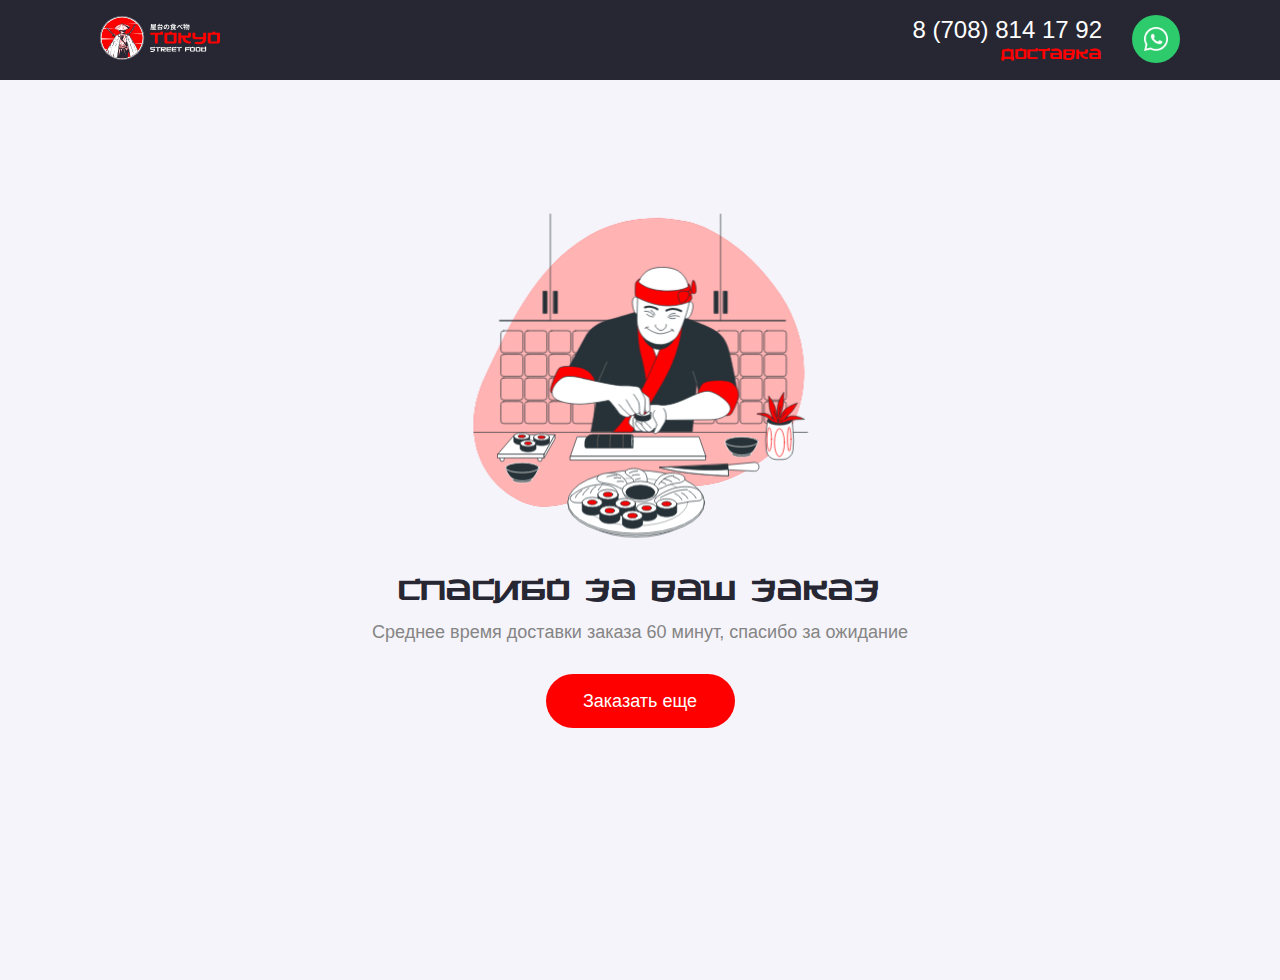
==== commit 14cbd87a: "30" ====
--- a/last.html
+++ b/last.html
@@ -16,10 +16,14 @@
             <!-- <img class="logo" src="./imgs/logo-header.svg" alt=""> -->
             <img class="logo-mob" src="./icons/logo-mob.svg" alt="">
         </a>
-        <div class="header-info">
-            <a href="tel:87088141792">8 (708) 814 17 92</a> 
-            <p class="china-font">Доставка</p>
+        <div class="header-container">
+            <div class="header-info">
+                <a href="tel:87088141792">8 (708) 814 17 92</a> 
+                <p class="china-font">Доставка</p>
+            </div>
+            <a href="#" class="whatsapp pulse"><img src="./icons/whatsapp.png" alt=""></a>
         </div>
+     
     </header>
     <main class=" main-back">
             <div class="last">
--- a/css/style.css
+++ b/css/style.css
@@ -105,6 +105,10 @@
   width: 100%;
   margin: 0;
 }
+.header-container {
+  display: flex;
+  gap: 30px;
+}
 .header-link img {
   min-width: 32px;
   max-width: 48px;
@@ -128,6 +132,29 @@
   text-align: right;
 }
 
+.whatsapp {
+  padding: 12px;
+  background: #2DCB6C;
+  display: inline-flex;
+  justify-content: center;
+  align-items: center;
+  border-radius: 123px;
+}
+.whatsapp img {
+  width: 100%;
+  -o-object-fit: cover;
+     object-fit: cover;
+}
+
+@media (min-width: 1024px) {
+  .logo-mob {
+    max-width: 120px;
+  }
+  .whatsapp {
+    max-width: 48px;
+    max-height: 48px;
+  }
+}
 @media (max-width: 1023px) {
   .header {
     padding: 15px;
@@ -141,6 +168,9 @@
   .header-icons img {
     max-width: 32px;
   }
+  .header-container {
+    gap: 20px;
+  }
   .header-info a {
     font-size: 14px;
     line-height: 17px;
@@ -148,6 +178,11 @@
   .header-info p {
     font-size: 16px;
     line-height: 12px;
+  }
+  .whatsapp {
+    padding: 6.8px;
+    max-width: 32px;
+    max-height: 32px;
   }
 }
 .menu {
@@ -766,9 +801,6 @@
 .delivery {
   display: none;
 }
-.delivery > p {
-  margin-bottom: 30px;
-}
 .delivery-form {
   display: grid;
   gap: 15px;
@@ -1027,6 +1059,10 @@
     padding: 30px 15px 90px;
   }
 }
+.orderpage.info-container .order-item p {
+  color: #272733 !important;
+}
+
 .payment-info, .payment-btns {
   display: flex;
   flex-direction: column;
@@ -1060,22 +1096,6 @@
   background-color: #F14635;
 }
 
-.whatsapp {
-  padding: 12px;
-  background: #2DCB6C;
-  display: inline-flex;
-  justify-content: center;
-  align-items: center;
-  border-radius: 123px;
-  position: fixed;
-  z-index: 5;
-}
-.whatsapp img {
-  max-width: 32px;
-  -o-object-fit: cover;
-     object-fit: cover;
-}
-
 .pulse {
   animation: pulse-animation 2s infinite;
 }
@@ -1086,21 +1106,6 @@
   }
   100% {
     box-shadow: 0 0 0 20px rgba(0, 0, 0, 0);
-  }
-}
-@media (min-width: 1024px) {
-  .whatsapp {
-    bottom: 60px;
-    right: 60px;
-  }
-}
-@media (max-width: 1023px) {
-  .whatsapp {
-    bottom: 140px;
-    right: 15px;
-  }
-  .orderpage + .whatsapp {
-    bottom: 100px;
   }
 }
 .order-back {
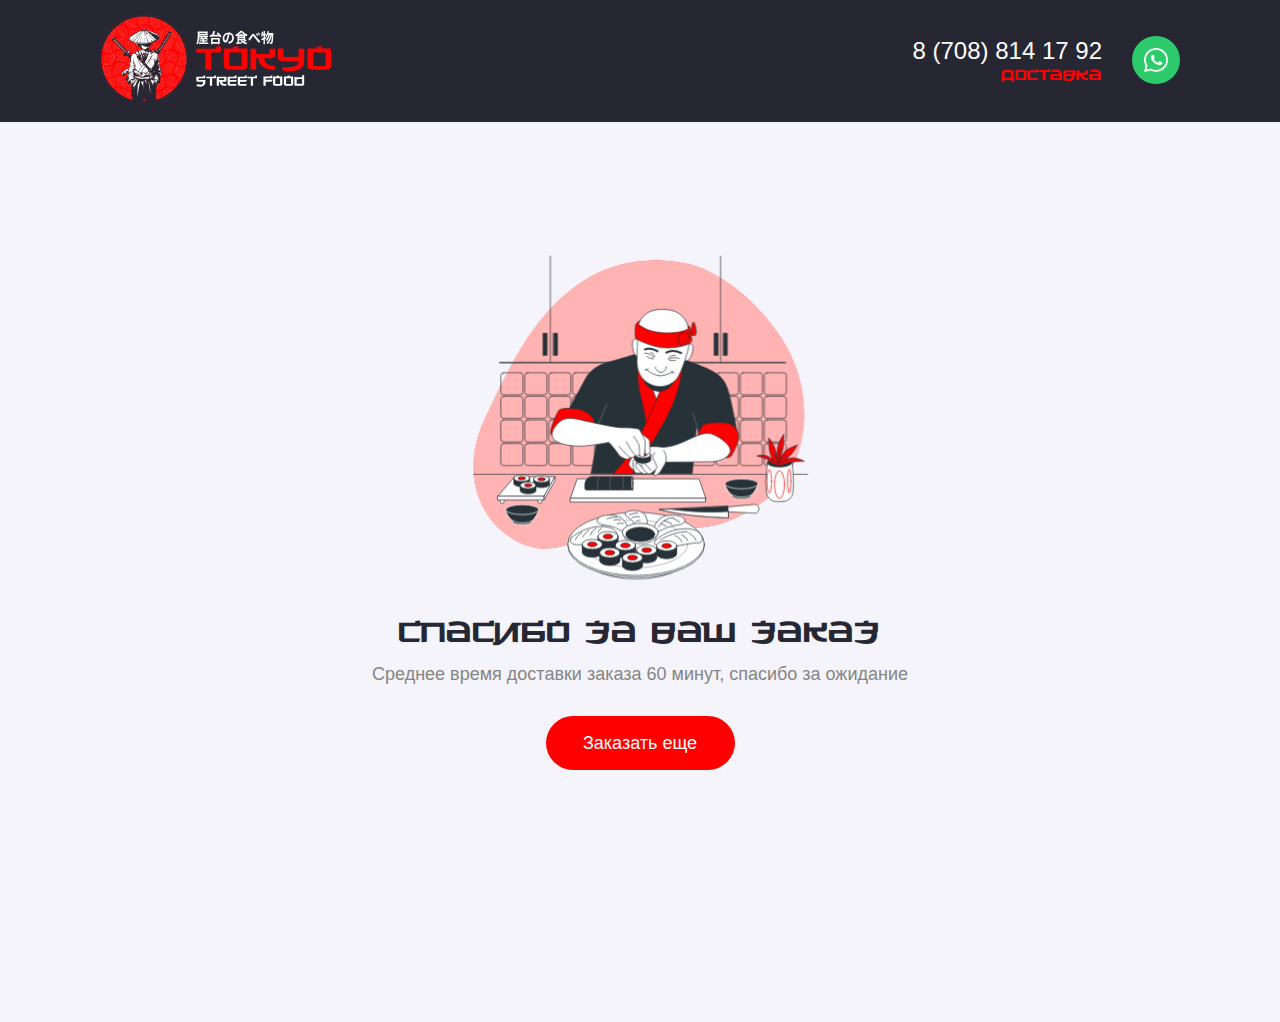
==== commit 92066b67: "31" ====
--- a/last.html
+++ b/last.html
@@ -15,6 +15,7 @@
         <a href="./index.html">
             <!-- <img class="logo" src="./imgs/logo-header.svg" alt=""> -->
             <img class="logo-mob" src="./icons/logo-mob.svg" alt="">
+            <img src="./icons/logo-desc.svg" alt="" class="logo-desc">
         </a>
         <div class="header-container">
             <div class="header-info">
--- a/css/style.css
+++ b/css/style.css
@@ -21,9 +21,6 @@
   .imgbackground {
     background-image: url("../imgs/background.png");
   }
-  .imgbackground {
-    height: 100%;
-  }
 }
 .main-back {
   height: 100%;
@@ -38,6 +35,7 @@
   .imgbackground {
     background-image: url("../imgs/background-mob.png");
     padding-bottom: 90px;
+    min-height: calc(100% - 95px);
   }
 }
 .main-back p:not(.china-font) {
@@ -148,7 +146,7 @@
 
 @media (min-width: 1024px) {
   .logo-mob {
-    max-width: 120px;
+    max-width: 240px;
   }
   .whatsapp {
     max-width: 48px;
@@ -183,6 +181,19 @@
     padding: 6.8px;
     max-width: 32px;
     max-height: 32px;
+  }
+}
+@media (min-width: 1024px) {
+  .logo-mob {
+    display: none;
+  }
+}
+@media (max-width: 1023px) {
+  .logo-desc {
+    display: none;
+  }
+  .logo-mob {
+    max-width: 120px;
   }
 }
 .menu {
@@ -460,7 +471,7 @@
     margin-top: 60px;
   }
   .slider-container {
-    padding: 15px 0 120px;
+    padding: 30px 0 120px;
   }
 }
 .back, .back2 {
@@ -842,7 +853,6 @@
   .delivery {
     padding: 0 15px;
     padding-top: 30px;
-    padding-bottom: 140px;
   }
 }
 .order {
@@ -910,15 +920,11 @@
   .order {
     padding: 0 15px;
     padding-top: 30px;
-    padding-bottom: 80px;
     display: flex;
     flex-direction: column;
     justify-content: space-between;
     gap: 20px;
     overflow: scroll;
-  }
-  .order-total {
-    margin-bottom: 15px;
   }
 }
 .orderpage {
